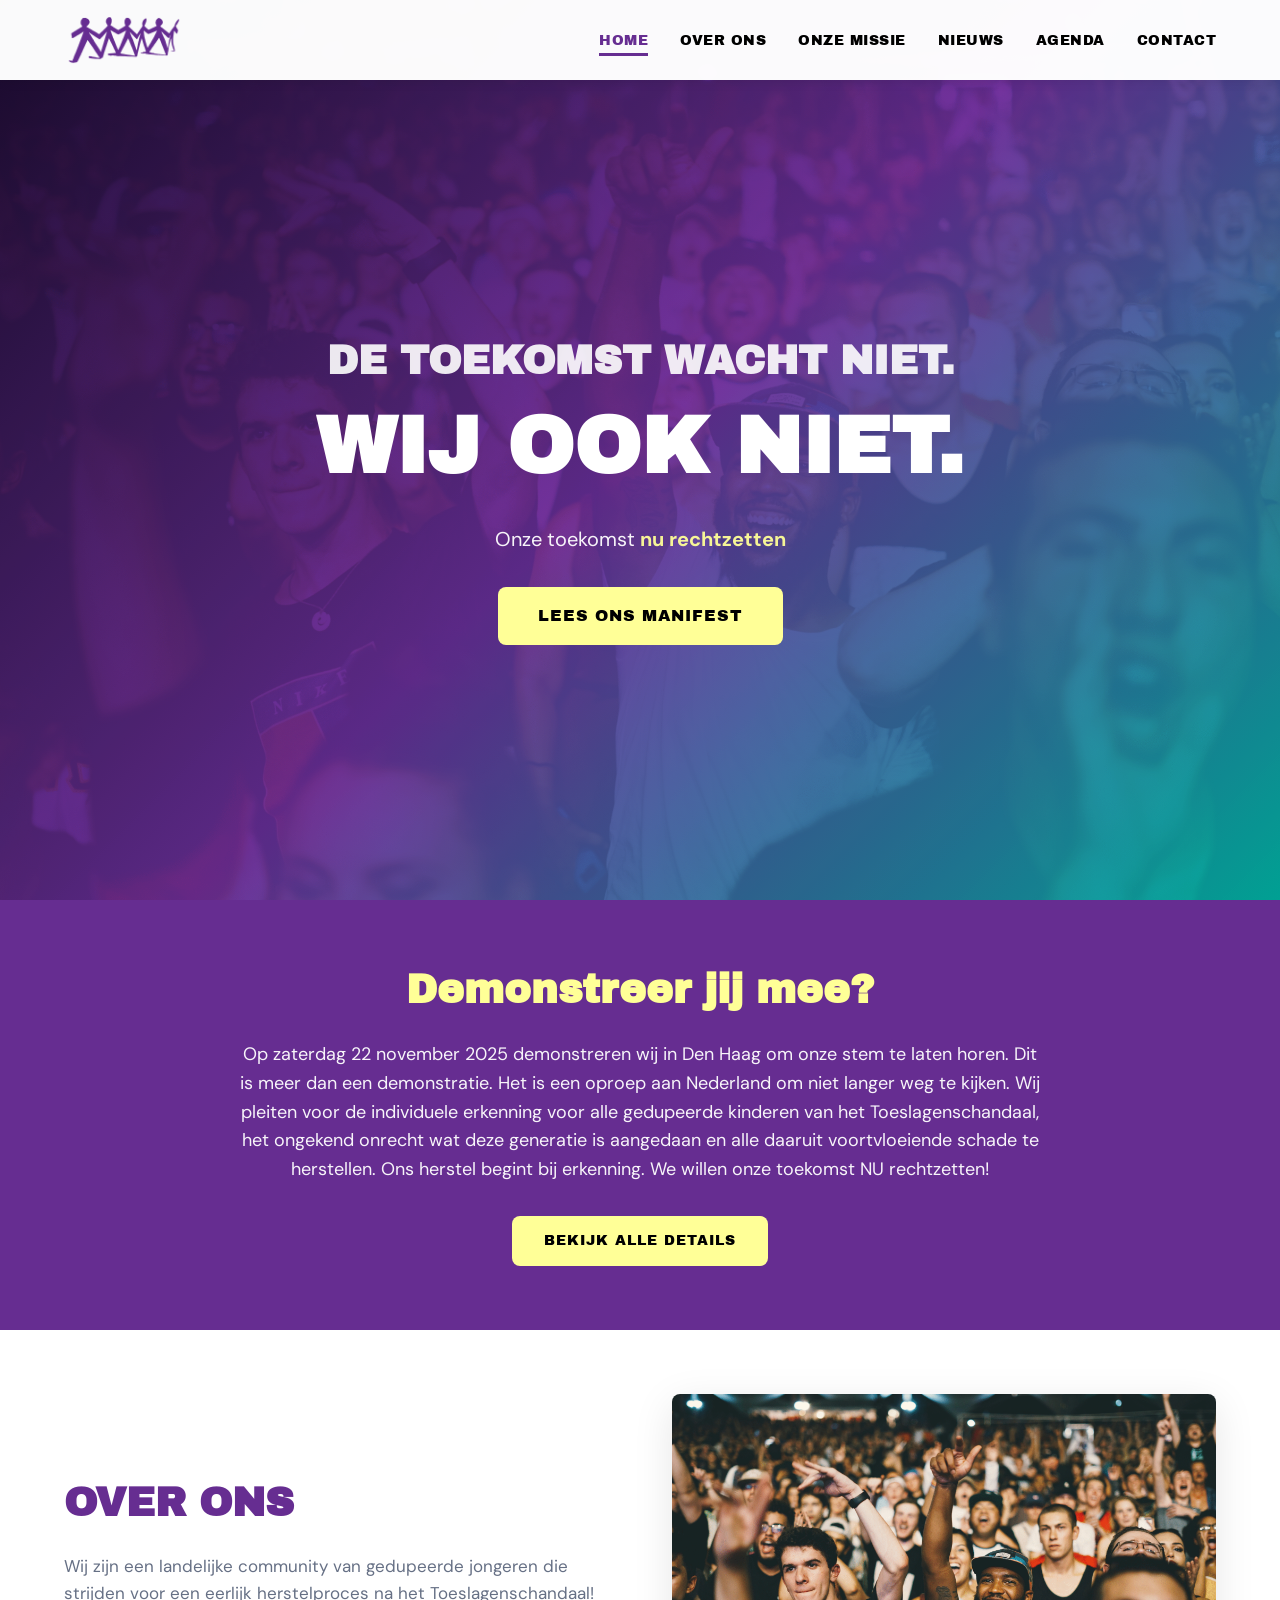
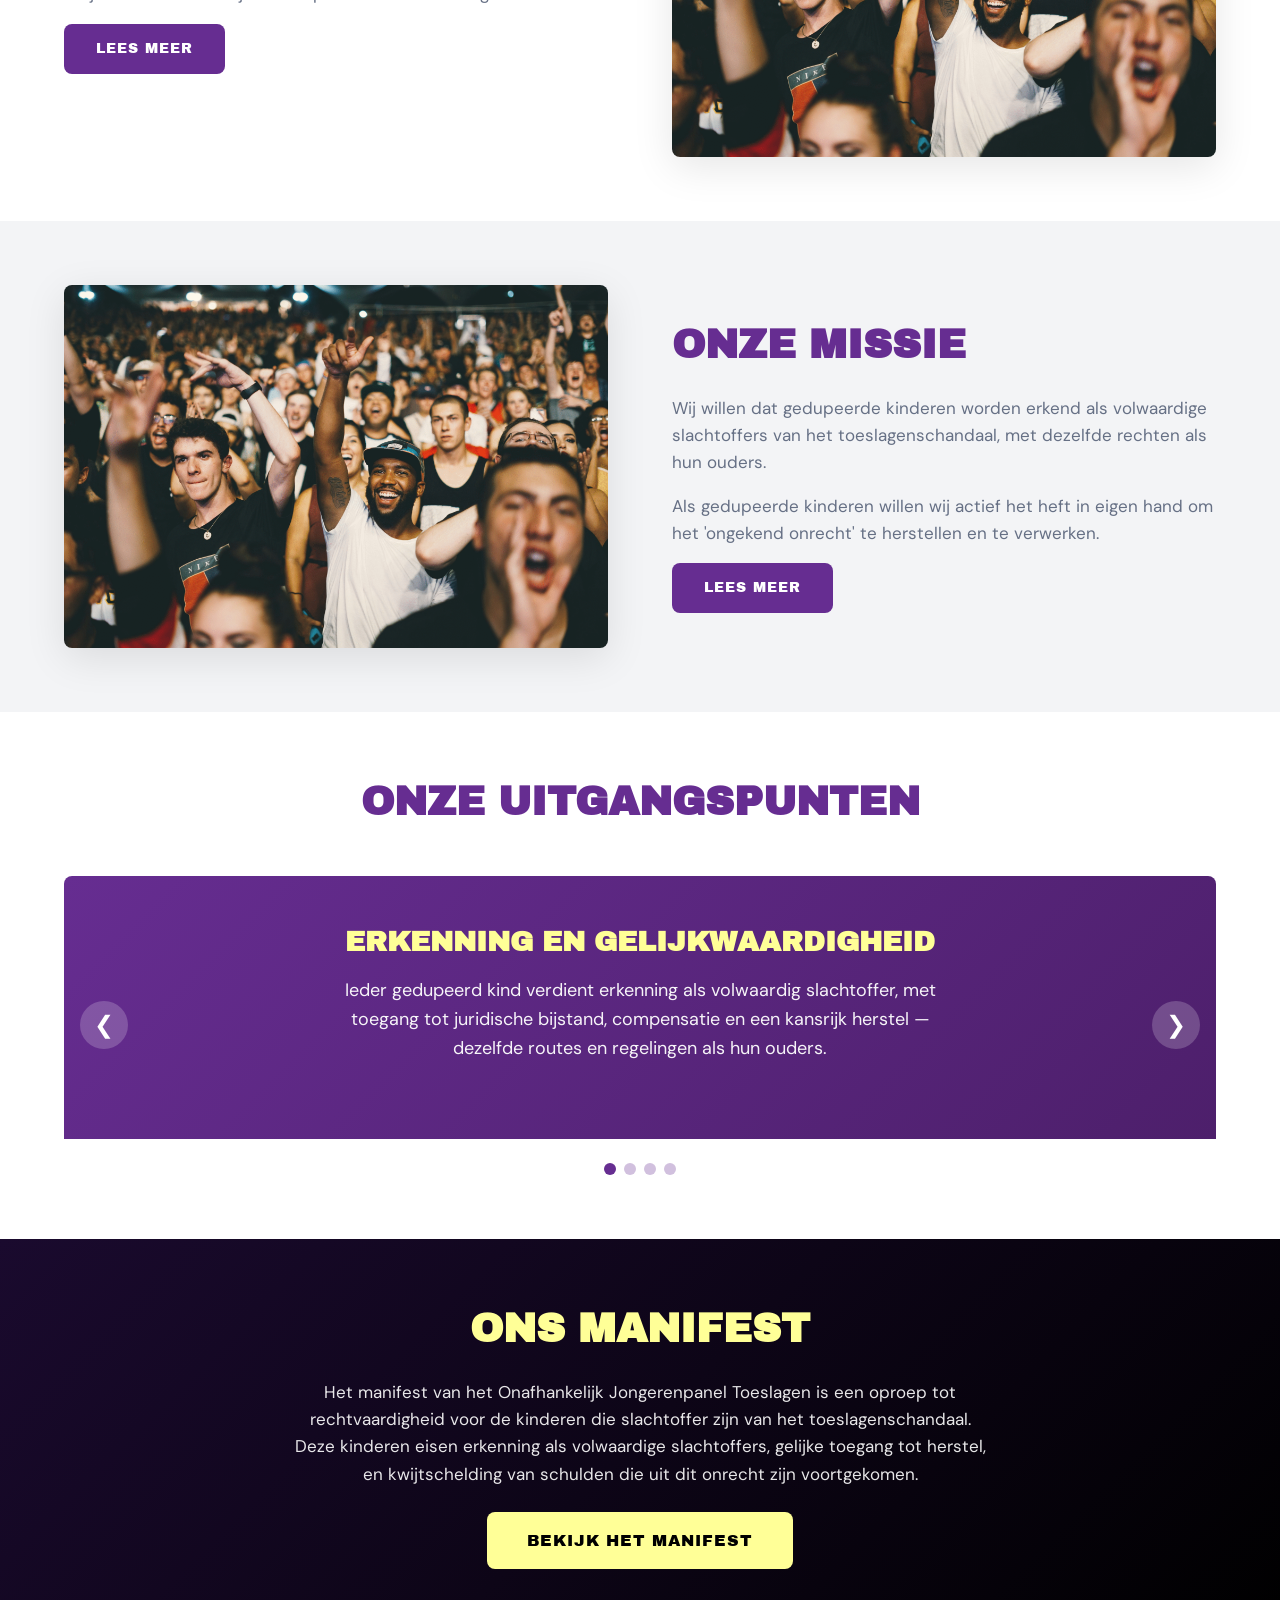
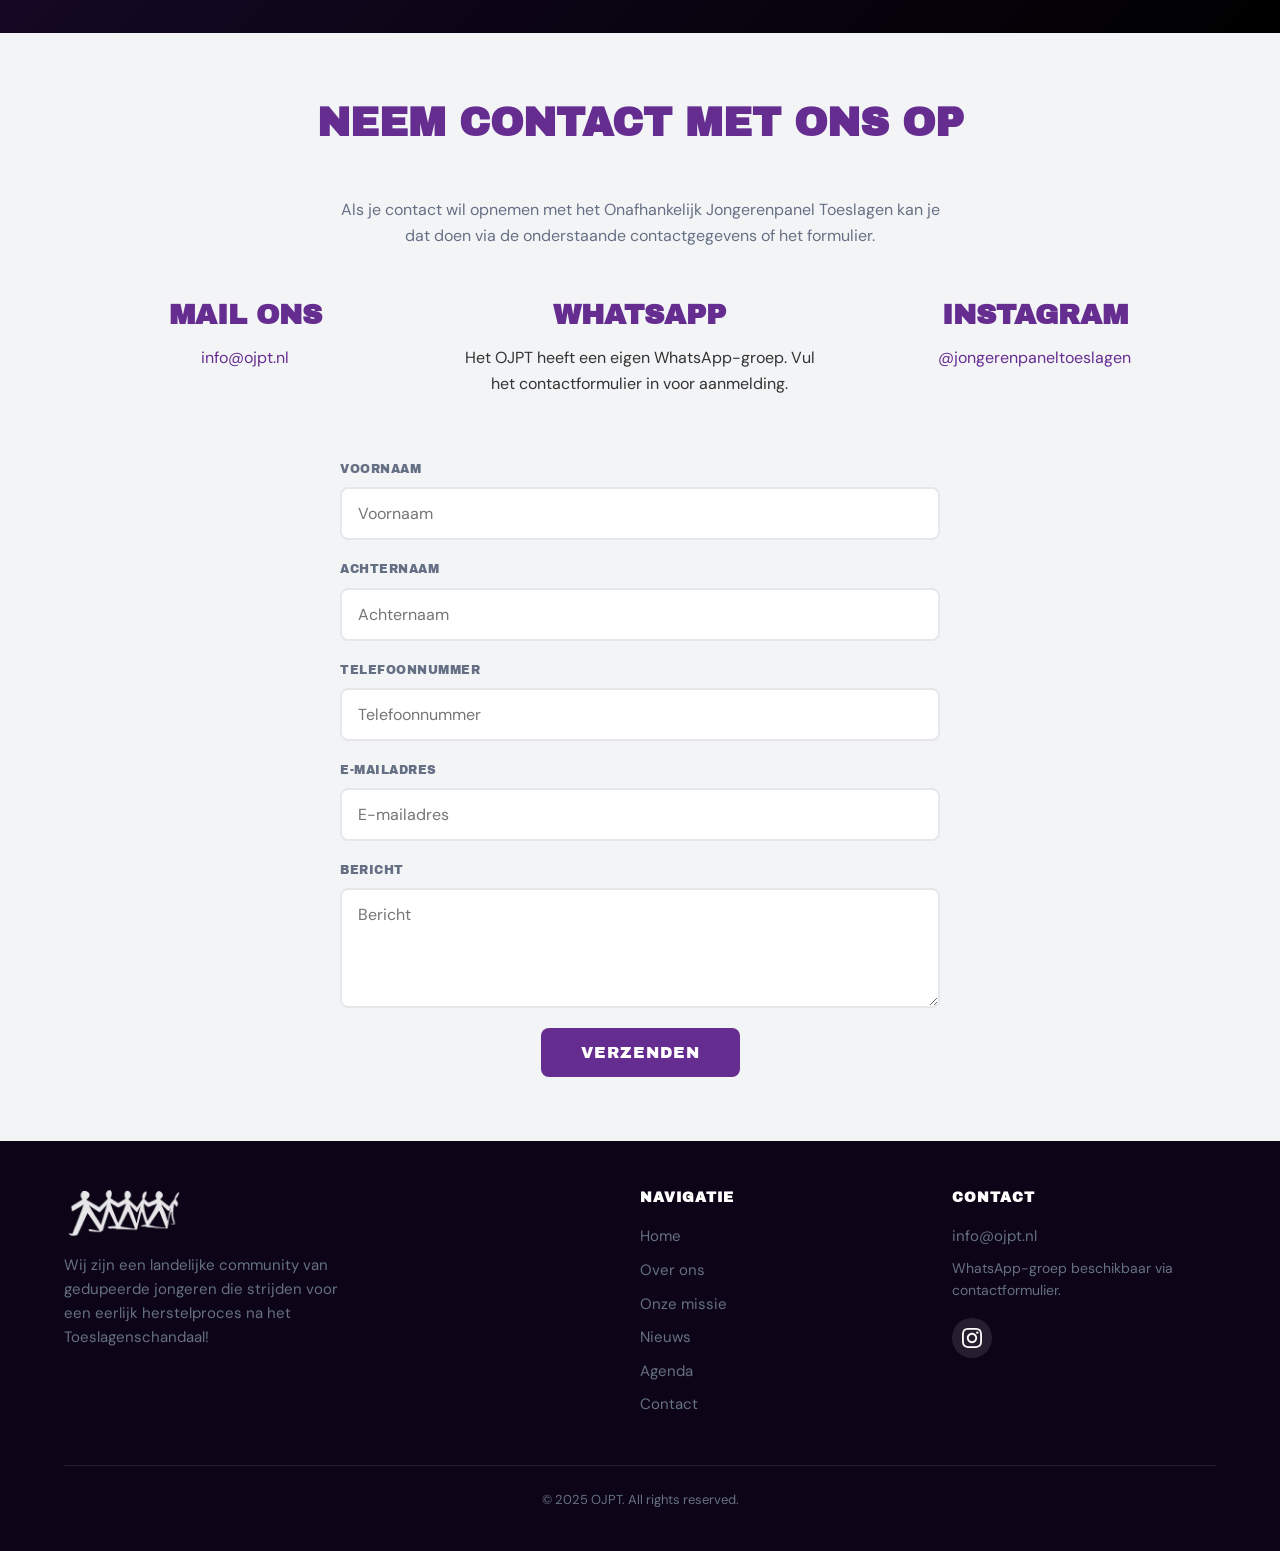
==== index.html @ ed32a199 "feat: OJPT.nl static website clone - 8 pages: home, over-ons, onze-missie, nieuws, agenda, contact, " ====
<!DOCTYPE html>
<html lang="nl">
<head>
  <meta charset="UTF-8">
  <meta name="viewport" content="width=device-width, initial-scale=1.0">
  <title>Onafhankelijk Jongerenpanel Toeslagen - Officiële website</title>
  <meta name="description" content="Het Onafhankelijk Jongerenpanel Toeslagen strijdt voor het rechtzetten van het leed van de jongeren die zijn getroffen door het toeslagenschandaal.">
  <meta property="og:title" content="Onafhankelijk Jongerenpanel Toeslagen - Officiële website">
  <meta property="og:description" content="Het Onafhankelijk Jongerenpanel Toeslagen strijdt voor het rechtzetten van het leed van de jongeren die zijn getroffen door het toeslagenschandaal.">
  <meta property="og:type" content="website">
  <meta property="og:url" content="https://ojpt.nl">
  <link rel="canonical" href="https://ojpt.nl/">
  <link rel="icon" type="image/svg+xml" href="assets/images/logo-beeldmerk.svg">
  <link rel="preconnect" href="https://fonts.googleapis.com">
  <link rel="preconnect" href="https://fonts.gstatic.com" crossorigin>
  <link href="https://fonts.googleapis.com/css2?family=Archivo+Black&family=DM+Sans:wght@400;500;600;700&family=Quattrocento+Sans:wght@400;700&display=swap" rel="stylesheet">
  <link rel="stylesheet" href="assets/css/style.css">
</head>
<body>

  <!-- ===== HEADER ===== -->
  <header class="site-header">
    <div class="container">
      <a href="index.html" class="site-logo">
        <img src="assets/images/logo-paars.png" alt="Onafhankelijk Jongerenpanel Toeslagen">
      </a>
      <nav class="main-nav">
        <ul>
          <li><a href="index.html">Home</a></li>
          <li><a href="over-ons.html">Over Ons</a></li>
          <li><a href="onze-missie.html">Onze Missie</a></li>
          <li><a href="nieuws.html">Nieuws</a></li>
          <li><a href="agenda.html">Agenda</a></li>
          <li><a href="contact.html">Contact</a></li>
        </ul>
      </nav>
      <button class="menu-toggle" aria-label="Menu openen">
        <span></span><span></span><span></span>
      </button>
    </div>
  </header>

  <!-- ===== HERO ===== -->
  <section class="hero">
    <div class="container">
      <h3>DE TOEKOMST WACHT NIET.</h3>
      <h2>WIJ OOK NIET.</h2>
      <p style="font-size: 1.25rem; max-width: 700px; margin: 1.5rem auto 0; opacity: 0.95;">
        Onze toekomst <span style="color: var(--color-secondary); font-weight: 700;">nu rechtzetten</span>
      </p>
      <a href="onze-missie.html" class="btn btn-secondary btn-large">Lees ons manifest</a>
    </div>
  </section>

  <!-- ===== DEMONSTRATIE BANNER ===== -->
  <section class="section section-purple">
    <div class="container text-center">
      <h2 style="color: var(--color-secondary); margin-bottom: 1.5rem;">Demonstreer jij mee?</h2>
      <p style="max-width: 800px; margin: 0 auto 2rem; font-size: 1.125rem; opacity: 0.95;">
        Op zaterdag 22 november 2025 demonstreren wij in Den Haag om onze stem te laten horen. Dit is meer dan een demonstratie. Het is een oproep aan Nederland om niet langer weg te kijken. Wij pleiten voor de individuele erkenning voor alle gedupeerde kinderen van het Toeslagenschandaal, het ongekend onrecht wat deze generatie is aangedaan en alle daaruit voortvloeiende schade te herstellen. Ons herstel begint bij erkenning. We willen onze toekomst NU rechtzetten!
      </p>
      <a href="demonstratie.html" class="btn btn-secondary">Bekijk alle details</a>
    </div>
  </section>

  <!-- ===== OVER ONS & MISSIE (split) ===== -->
  <section class="section">
    <div class="container">
      <div class="split-section">
        <div class="content">
          <h2>OVER ONS</h2>
          <p>Wij zijn een landelijke community van gedupeerde jongeren die strijden voor een eerlijk herstelproces na het Toeslagenschandaal!</p>
          <a href="over-ons.html" class="btn btn-primary">Lees meer</a>
        </div>
        <div class="image">
          <img src="assets/images/hero-bg.png" alt="Onafhankelijk Jongerenpanel Toeslagen" loading="lazy">
        </div>
      </div>
    </div>
  </section>

  <section class="section section-gray">
    <div class="container">
      <div class="split-section">
        <div class="image">
          <img src="assets/images/hero-bg.png" alt="Onze missie" loading="lazy">
        </div>
        <div class="content">
          <h2>ONZE MISSIE</h2>
          <p>Wij willen dat gedupeerde kinderen worden erkend als volwaardige slachtoffers van het toeslagenschandaal, met dezelfde rechten als hun ouders.</p>
          <p>Als gedupeerde kinderen willen wij actief het heft in eigen hand om het 'ongekend onrecht' te herstellen en te verwerken.</p>
          <a href="onze-missie.html" class="btn btn-primary">Lees meer</a>
        </div>
      </div>
    </div>
  </section>

  <!-- ===== UITGANGSPUNTEN CAROUSEL ===== -->
  <section class="section">
    <div class="container">
      <h2 class="text-center mb-3" style="color: var(--color-primary);">ONZE UITGANGSPUNTEN</h2>
      <div class="carousel">
        <button class="carousel-btn prev" aria-label="Vorige slide">&#10094;</button>
        <button class="carousel-btn next" aria-label="Volgende slide">&#10095;</button>
        <div class="carousel-track">
          <div class="carousel-slide">
            <h3>ERKENNING EN GELIJKWAARDIGHEID</h3>
            <p>Ieder gedupeerd kind verdient erkenning als volwaardig slachtoffer, met toegang tot juridische bijstand, compensatie en een kansrijk herstel — dezelfde routes en regelingen als hun ouders.</p>
          </div>
          <div class="carousel-slide">
            <h3>INSPRAAK EN PARTICIPATIE</h3>
            <p>Jongeren actief betrekken bij alle besluiten die hun toekomst raken. Te vaak wordt er over ons gepraat in plaats van met ons. Wij eisen inspraak en gelijkwaardigheid in het herstelproces.</p>
          </div>
          <div class="carousel-slide">
            <h3>SCHULDEN EN FINANCIEEL HERSTEL</h3>
            <p>Kwijtschelding van alle schulden veroorzaakt door het toeslagenschandaal, inclusief DUO-schulden. Toegankelijke schuldhulpverlening en passende ondersteuning voor een veilige financiële toekomst.</p>
          </div>
          <div class="carousel-slide">
            <h3>WERK, OPLEIDING EN TOEKOMST</h3>
            <p>Flexibiliteit om studies op te pakken of opnieuw te starten. Ondersteuning bij persoonlijke ambities en een duurzaam toekomstperspectief binnen de arbeidsmarkt. Geen kind mag achterblijven.</p>
          </div>
        </div>
        <div class="carousel-dots"></div>
      </div>
    </div>
  </section>

  <!-- ===== MANIFEST ===== -->
  <section class="section manifest-section">
    <div class="container">
      <h2>ONS MANIFEST</h2>
      <p>Het manifest van het Onafhankelijk Jongerenpanel Toeslagen is een oproep tot rechtvaardigheid voor de kinderen die slachtoffer zijn van het toeslagenschandaal. Deze kinderen eisen erkenning als volwaardige slachtoffers, gelijke toegang tot herstel, en kwijtschelding van schulden die uit dit onrecht zijn voortgekomen.</p>
      <a href="https://drive.google.com/file/d/1d1HCv_fRss8gJZ1cqBP_9h2YK5jcLhHf/view" target="_blank" rel="noopener" class="btn btn-secondary btn-large">Bekijk het manifest</a>
    </div>
  </section>

  <!-- ===== CONTACT ===== -->
  <section class="section section-gray" id="contact">
    <div class="container">
      <h2 class="text-center mb-3" style="color: var(--color-primary);">NEEM CONTACT MET ONS OP</h2>
      <p class="text-center mb-3" style="color: var(--color-gray); max-width: 600px; margin: 0 auto 3rem;">
        Als je contact wil opnemen met het Onafhankelijk Jongerenpanel Toeslagen kan je dat doen via de onderstaande contactgegevens of het formulier.
      </p>
      <div class="contact-info-grid">
        <div class="contact-info-item">
          <h3>MAIL ONS</h3>
          <p><a href="mailto:info@ojpt.nl">info@ojpt.nl</a></p>
        </div>
        <div class="contact-info-item">
          <h3>WHATSAPP</h3>
          <p>Het OJPT heeft een eigen WhatsApp-groep. Vul het contactformulier in voor aanmelding.</p>
        </div>
        <div class="contact-info-item">
          <h3>INSTAGRAM</h3>
          <p><a href="https://www.instagram.com/jongerenpaneltoeslagen" target="_blank" rel="noopener">@jongerenpaneltoeslagen</a></p>
        </div>
      </div>
      <form class="contact-form">
        <div class="form-group">
          <label for="firstname">Voornaam</label>
          <input type="text" id="firstname" name="firstname" placeholder="Voornaam" required>
        </div>
        <div class="form-group">
          <label for="lastname">Achternaam</label>
          <input type="text" id="lastname" name="lastname" placeholder="Achternaam" required>
        </div>
        <div class="form-group">
          <label for="phone">Telefoonnummer</label>
          <input type="tel" id="phone" name="phone" placeholder="Telefoonnummer" required>
        </div>
        <div class="form-group">
          <label for="email">E-mailadres</label>
          <input type="email" id="email" name="email" placeholder="E-mailadres" required>
        </div>
        <div class="form-group">
          <label for="message">Bericht</label>
          <textarea id="message" name="message" placeholder="Bericht" required></textarea>
        </div>
        <button type="submit" class="btn btn-primary btn-large">Verzenden</button>
      </form>
    </div>
  </section>

  <!-- ===== FOOTER ===== -->
  <footer class="site-footer">
    <div class="container">
      <div class="footer-grid">
        <div class="footer-brand">
          <img src="assets/images/logo-paars.png" alt="OJPT Logo" style="filter: brightness(0) invert(1);">
          <p>Wij zijn een landelijke community van gedupeerde jongeren die strijden voor een eerlijk herstelproces na het Toeslagenschandaal!</p>
        </div>
        <div class="footer-nav">
          <h4>Navigatie</h4>
          <ul>
            <li><a href="index.html">Home</a></li>
            <li><a href="over-ons.html">Over ons</a></li>
            <li><a href="onze-missie.html">Onze missie</a></li>
            <li><a href="nieuws.html">Nieuws</a></li>
            <li><a href="agenda.html">Agenda</a></li>
            <li><a href="contact.html">Contact</a></li>
          </ul>
        </div>
        <div class="footer-contact">
          <h4>Contact</h4>
          <ul>
            <li><a href="mailto:info@ojpt.nl">info@ojpt.nl</a></li>
          </ul>
          <p style="color: var(--color-gray); font-size: 0.875rem; margin-top: 0.5rem;">WhatsApp-groep beschikbaar via contactformulier.</p>
          <div class="footer-social">
            <a href="https://www.instagram.com/jongerenpaneltoeslagen" target="_blank" rel="noopener" aria-label="Instagram">
              <svg width="20" height="20" viewBox="0 0 24 24" fill="currentColor"><path d="M12 2.163c3.204 0 3.584.012 4.85.07 3.252.148 4.771 1.691 4.919 4.919.058 1.265.069 1.645.069 4.849 0 3.205-.012 3.584-.069 4.849-.149 3.225-1.664 4.771-4.919 4.919-1.266.058-1.644.07-4.85.07-3.204 0-3.584-.012-4.849-.07-3.26-.149-4.771-1.699-4.919-4.92-.058-1.265-.07-1.644-.07-4.849 0-3.204.013-3.583.07-4.849.149-3.227 1.664-4.771 4.919-4.919 1.266-.057 1.645-.069 4.849-.069zm0-2.163c-3.259 0-3.667.014-4.947.072-4.358.2-6.78 2.618-6.98 6.98-.059 1.281-.073 1.689-.073 4.948 0 3.259.014 3.668.072 4.948.2 4.358 2.618 6.78 6.98 6.98 1.281.058 1.689.072 4.948.072 3.259 0 3.668-.014 4.948-.072 4.354-.2 6.782-2.618 6.979-6.98.059-1.28.073-1.689.073-4.948 0-3.259-.014-3.667-.072-4.947-.196-4.354-2.617-6.78-6.979-6.98-1.281-.059-1.69-.073-4.949-.073zm0 5.838c-3.403 0-6.162 2.759-6.162 6.162s2.759 6.163 6.162 6.163 6.162-2.759 6.162-6.163c0-3.403-2.759-6.162-6.162-6.162zm0 10.162c-2.209 0-4-1.79-4-4 0-2.209 1.791-4 4-4s4 1.791 4 4c0 2.21-1.791 4-4 4zm6.406-11.845c-.796 0-1.441.645-1.441 1.44s.645 1.44 1.441 1.44c.795 0 1.439-.645 1.439-1.44s-.644-1.44-1.439-1.44z"/></svg>
            </a>
          </div>
        </div>
      </div>
      <div class="footer-bottom">
        <p>&copy; 2025 OJPT. All rights reserved.</p>
      </div>
    </div>
  </footer>

  <script src="assets/js/main.js"></script>
</body>
</html>
---- assets/css/style.css ----
/* OJPT.nl — Static rebuild
   Based on original WordPress/Elementor design by Callior
   Colors: primary #662D91 (paars), secondary #FFFF97 (geel), accent #00A99D (teal)
   Fonts: Archivo Black (headings), DM Sans (body), Quattrocento Sans (accent)
*/

/* ===== RESET & BASE ===== */
*, *::before, *::after { box-sizing: border-box; margin: 0; padding: 0; }

:root {
  --color-primary: #662D91;
  --color-primary-dark: #4d1f6b;
  --color-secondary: #FFFF97;
  --color-accent: #00A99D;
  --color-accent-dark: #008a80;
  --color-text: #333333;
  --color-text-light: #E6E6E6;
  --color-gray: #667085;
  --color-gray-light: #f3f4f6;
  --color-white: #ffffff;
  --color-black: #000000;
  --color-orange: #DC6909;

  --font-heading: "Archivo Black", sans-serif;
  --font-body: "DM Sans", sans-serif;
  --font-accent: "Quattrocento Sans", sans-serif;

  --container-max: 1200px;
  --header-height: 80px;
  --radius: 8px;
  --transition: 0.3s ease;
}

html { scroll-behavior: smooth; font-size: 16px; }

body {
  font-family: var(--font-body);
  color: var(--color-text);
  line-height: 1.6;
  background: var(--color-white);
  overflow-x: hidden;
}

a { text-decoration: none; color: var(--color-primary); transition: color var(--transition); }
a:hover { color: var(--color-primary-dark); }

img { max-width: 100%; height: auto; display: block; }

ul { list-style: none; }

/* ===== TYPOGRAPHY ===== */
h1, h2, h3, h4, h5, h6 {
  font-family: var(--font-heading);
  line-height: 1.3;
  color: var(--color-black);
}

h1 { font-size: clamp(2rem, 5vw, 3.5rem); }
h2 { font-size: clamp(1.75rem, 4vw, 2.5rem); }
h3 { font-size: clamp(1.25rem, 3vw, 1.75rem); }
h4 { font-size: 1.125rem; }

p { margin-bottom: 1rem; }

/* ===== LAYOUT ===== */
.container {
  max-width: var(--container-max);
  margin: 0 auto;
  padding: 0 1.5rem;
}

.section { padding: 4rem 0; }
.section-dark { background: var(--color-black); color: var(--color-white); }
.section-purple { background: var(--color-primary); color: var(--color-white); }
.section-gray { background: var(--color-gray-light); }

.text-center { text-align: center; }

/* ===== HEADER ===== */
.site-header {
  position: fixed;
  top: 0;
  left: 0;
  right: 0;
  height: var(--header-height);
  background: rgba(255,255,255,0.98);
  box-shadow: 0 2px 10px rgba(0,0,0,0.08);
  z-index: 1000;
  display: flex;
  align-items: center;
}

.site-header .container {
  display: flex;
  align-items: center;
  justify-content: space-between;
  width: 100%;
}

.site-logo img { height: 48px; width: auto; }

.main-nav ul {
  display: flex;
  gap: 2rem;
}

.main-nav a {
  font-family: var(--font-heading);
  font-size: 0.875rem;
  letter-spacing: 0.5px;
  color: var(--color-black);
  text-transform: uppercase;
  padding: 0.5rem 0;
  position: relative;
}

.main-nav a::after {
  content: '';
  position: absolute;
  bottom: 0;
  left: 0;
  width: 0;
  height: 3px;
  background: var(--color-primary);
  transition: width var(--transition);
}

.main-nav a:hover::after,
.main-nav a.active::after { width: 100%; }

.main-nav a:hover,
.main-nav a.active { color: var(--color-primary); }

/* Mobile menu toggle */
.menu-toggle {
  display: none;
  background: none;
  border: none;
  cursor: pointer;
  flex-direction: column;
  gap: 5px;
  padding: 0.5rem;
  z-index: 1001;
}

.menu-toggle span {
  display: block;
  width: 28px;
  height: 3px;
  background: var(--color-black);
  transition: var(--transition);
  border-radius: 2px;
}

.menu-toggle.open span:nth-child(1) { transform: translateY(8px) rotate(45deg); }
.menu-toggle.open span:nth-child(2) { opacity: 0; }
.menu-toggle.open span:nth-child(3) { transform: translateY(-8px) rotate(-45deg); }

/* ===== HERO ===== */
.hero {
  min-height: 100vh;
  display: flex;
  align-items: center;
  position: relative;
  background: linear-gradient(135deg, #1a0a2e 0%, #662D91 50%, #00A99D 100%);
  color: var(--color-white);
  text-align: center;
  padding-top: var(--header-height);
  overflow: hidden;
}

.hero::before {
  content: '';
  position: absolute;
  top: 0; left: 0; right: 0; bottom: 0;
  background-image: url('../images/hero-bg.png');
  background-size: cover;
  background-position: center;
  opacity: 0.15;
  mix-blend-mode: overlay;
}

.hero .container { position: relative; z-index: 1; }

.hero h2 {
  color: var(--color-white);
  font-size: clamp(2.5rem, 7vw, 5rem);
  margin-bottom: 1.5rem;
}

.hero h2 .highlight { color: var(--color-secondary); }

.hero h3 {
  color: var(--color-white);
  font-size: clamp(1.5rem, 4vw, 2.5rem);
  margin-bottom: 0.5rem;
  opacity: 0.9;
}

.hero .btn {
  margin-top: 2rem;
}

/* ===== BUTTONS ===== */
.btn {
  display: inline-block;
  padding: 0.875rem 2rem;
  font-family: var(--font-heading);
  font-size: 0.875rem;
  text-transform: uppercase;
  letter-spacing: 1px;
  border-radius: var(--radius);
  cursor: pointer;
  transition: all var(--transition);
  border: none;
  text-decoration: none;
}

.btn-primary {
  background: var(--color-primary);
  color: var(--color-white);
}

.btn-primary:hover {
  background: var(--color-primary-dark);
  color: var(--color-white);
  transform: translateY(-2px);
  box-shadow: 0 4px 15px rgba(102,45,145,0.4);
}

.btn-secondary {
  background: var(--color-secondary);
  color: var(--color-black);
}

.btn-secondary:hover {
  background: #FFFF60;
  color: var(--color-black);
  transform: translateY(-2px);
}

.btn-accent {
  background: var(--color-accent);
  color: var(--color-white);
}

.btn-accent:hover {
  background: var(--color-accent-dark);
  color: var(--color-white);
  transform: translateY(-2px);
}

.btn-outline {
  background: transparent;
  border: 2px solid var(--color-white);
  color: var(--color-white);
}

.btn-outline:hover {
  background: var(--color-white);
  color: var(--color-black);
}

.btn-large { padding: 1rem 2.5rem; font-size: 1rem; }

/* ===== SECTION: OVER ONS / MISSIE (split layout) ===== */
.split-section {
  display: grid;
  grid-template-columns: 1fr 1fr;
  gap: 4rem;
  align-items: center;
}

.split-section .content h2 {
  color: var(--color-primary);
  margin-bottom: 1.5rem;
}

.split-section .content p {
  font-size: 1.0625rem;
  color: var(--color-gray);
  margin-bottom: 1rem;
}

.split-section .image img {
  border-radius: var(--radius);
  box-shadow: 0 10px 40px rgba(0,0,0,0.1);
}

/* ===== CAROUSEL ===== */
.carousel {
  position: relative;
  overflow: hidden;
  border-radius: var(--radius);
}

.carousel-track {
  display: flex;
  transition: transform 0.5s ease;
}

.carousel-slide {
  min-width: 100%;
  padding: 3rem;
  text-align: center;
  background: linear-gradient(135deg, #662D91 0%, #4d1f6b 100%);
  color: var(--color-white);
}

.carousel-slide h3 {
  color: var(--color-secondary);
  margin-bottom: 1rem;
}

.carousel-slide p {
  font-size: 1.125rem;
  max-width: 600px;
  margin: 0 auto;
  opacity: 0.95;
}

.carousel-btn {
  position: absolute;
  top: 50%;
  transform: translateY(-50%);
  background: rgba(255,255,255,0.2);
  border: none;
  color: var(--color-white);
  width: 48px;
  height: 48px;
  border-radius: 50%;
  font-size: 1.5rem;
  cursor: pointer;
  display: flex;
  align-items: center;
  justify-content: center;
  transition: background var(--transition);
  z-index: 5;
}

.carousel-btn:hover { background: rgba(255,255,255,0.4); }

.carousel-btn.prev { left: 1rem; }
.carousel-btn.next { right: 1rem; }

.carousel-dots {
  display: flex;
  justify-content: center;
  gap: 0.5rem;
  margin-top: 1.5rem;
}

.carousel-dot {
  width: 12px;
  height: 12px;
  border-radius: 50%;
  border: none;
  background: rgba(102,45,145,0.3);
  cursor: pointer;
  transition: background var(--transition);
}

.carousel-dot.active { background: var(--color-primary); }

/* ===== MANIFEST SECTION ===== */
.manifest-section {
  background: linear-gradient(135deg, #1a0a2e 0%, #000000 100%);
  color: var(--color-white);
  text-align: center;
}

.manifest-section h2 { color: var(--color-secondary); }

.manifest-section p {
  max-width: 700px;
  margin: 1.5rem auto;
  font-size: 1.0625rem;
  opacity: 0.9;
}

/* ===== CONTACT FORM ===== */
.contact-form {
  display: grid;
  gap: 1.25rem;
  max-width: 600px;
  margin: 0 auto;
}

.form-group { display: flex; flex-direction: column; }

.form-group label {
  font-family: var(--font-heading);
  font-size: 0.75rem;
  text-transform: uppercase;
  letter-spacing: 0.5px;
  margin-bottom: 0.5rem;
  color: var(--color-gray);
}

.form-group input,
.form-group textarea {
  padding: 0.875rem 1rem;
  border: 2px solid #e5e7eb;
  border-radius: var(--radius);
  font-family: var(--font-body);
  font-size: 1rem;
  transition: border-color var(--transition);
}

.form-group input:focus,
.form-group textarea:focus {
  outline: none;
  border-color: var(--color-primary);
}

.form-group textarea { resize: vertical; min-height: 120px; }

.contact-form .btn { justify-self: center; }

/* ===== CONTACT INFO ===== */
.contact-info-grid {
  display: grid;
  grid-template-columns: repeat(auto-fit, minmax(250px, 1fr));
  gap: 2rem;
  margin-bottom: 3rem;
}

.contact-info-item {
  text-align: center;
}

.contact-info-item h3 {
  color: var(--color-primary);
  margin-bottom: 0.75rem;
}

/* ===== PANEL MEMBERS ===== */
.panel-grid {
  display: grid;
  grid-template-columns: repeat(auto-fit, minmax(320px, 1fr));
  gap: 2rem;
}

.panel-card {
  background: var(--color-white);
  border-radius: var(--radius);
  overflow: hidden;
  box-shadow: 0 4px 20px rgba(0,0,0,0.08);
  transition: transform var(--transition), box-shadow var(--transition);
}

.panel-card:hover {
  transform: translateY(-4px);
  box-shadow: 0 8px 30px rgba(0,0,0,0.12);
}

.panel-card-header {
  background: linear-gradient(135deg, var(--color-primary) 0%, var(--color-primary-dark) 100%);
  padding: 2rem;
  text-align: center;
  color: var(--color-white);
}

.panel-card-header h3 {
  color: var(--color-secondary);
  margin-bottom: 0.25rem;
}

.panel-card-header .role {
  font-family: var(--font-accent);
  font-size: 0.875rem;
  opacity: 0.85;
}

.panel-card-body { padding: 1.5rem; }

.panel-card-body p {
  color: var(--color-gray);
  font-size: 0.9375rem;
  margin-bottom: 0.75rem;
}

.panel-card-body p:last-child { margin-bottom: 0; }

/* ===== MISSIE PIJLERS ===== */
.pijlers-grid {
  display: grid;
  grid-template-columns: repeat(auto-fit, minmax(250px, 1fr));
  gap: 2rem;
}

.pijler-card {
  text-align: center;
  padding: 2.5rem 2rem;
  background: var(--color-white);
  border-radius: var(--radius);
  box-shadow: 0 2px 15px rgba(0,0,0,0.06);
  transition: transform var(--transition);
}

.pijler-card:hover { transform: translateY(-4px); }

.pijler-icon {
  width: 64px;
  height: 64px;
  margin: 0 auto 1.5rem;
  display: flex;
  align-items: center;
  justify-content: center;
  background: linear-gradient(135deg, var(--color-primary), var(--color-accent));
  border-radius: 50%;
  font-size: 1.75rem;
  color: var(--color-white);
}

.pijler-card h3 {
  color: var(--color-primary);
  font-size: 1.125rem;
  margin-bottom: 0.75rem;
}

.pijler-card p {
  color: var(--color-gray);
  font-size: 0.9375rem;
}

/* ===== NIEUWS / AGENDA CARDS ===== */
.card-grid {
  display: grid;
  grid-template-columns: repeat(auto-fit, minmax(300px, 1fr));
  gap: 2rem;
}

.news-card, .event-card {
  background: var(--color-white);
  border-radius: var(--radius);
  overflow: hidden;
  box-shadow: 0 4px 20px rgba(0,0,0,0.08);
  transition: transform var(--transition);
}

.news-card:hover, .event-card:hover { transform: translateY(-4px); }

.news-card img, .event-card img { width: 100%; height: 200px; object-fit: cover; }

.news-card-body, .event-card-body { padding: 1.5rem; }

.news-card .date, .event-card .date {
  font-size: 0.8125rem;
  color: var(--color-primary);
  font-family: var(--font-heading);
  text-transform: uppercase;
  margin-bottom: 0.5rem;
}

.news-card h3, .event-card h3 {
  font-size: 1.25rem;
  margin-bottom: 0.75rem;
}

.news-card p, .event-card p {
  color: var(--color-gray);
  font-size: 0.9375rem;
  margin-bottom: 1rem;
}

/* ===== FAQ ===== */
.faq-list { max-width: 800px; margin: 0 auto; }

.faq-item {
  border-bottom: 1px solid #e5e7eb;
  padding: 1.5rem 0;
  cursor: pointer;
}

.faq-question {
  display: flex;
  justify-content: space-between;
  align-items: center;
  font-family: var(--font-heading);
  font-size: 1.0625rem;
  color: var(--color-black);
}

.faq-question .icon {
  font-size: 1.5rem;
  color: var(--color-primary);
  transition: transform var(--transition);
}

.faq-item.open .faq-question .icon { transform: rotate(45deg); }

.faq-answer {
  max-height: 0;
  overflow: hidden;
  transition: max-height 0.4s ease;
  color: var(--color-gray);
  font-size: 0.9375rem;
}

.faq-item.open .faq-answer { max-height: 200px; padding-top: 1rem; }

/* ===== DEMONSTRATIE PAGE ===== */
.demo-hero {
  background: linear-gradient(135deg, var(--color-primary) 0%, var(--color-accent) 100%);
  color: var(--color-white);
  text-align: center;
  padding: calc(var(--header-height) + 4rem) 0 4rem;
}

.demo-hero h1 { color: var(--color-white); margin-bottom: 1rem; }
.demo-hero .date-badge {
  display: inline-block;
  background: var(--color-secondary);
  color: var(--color-black);
  font-family: var(--font-heading);
  padding: 0.5rem 1.5rem;
  border-radius: 50px;
  font-size: 0.9375rem;
  margin-bottom: 1.5rem;
}

.demo-details {
  display: grid;
  grid-template-columns: repeat(auto-fit, minmax(200px, 1fr));
  gap: 1.5rem;
  margin: 2rem 0;
}

.demo-detail-item {
  text-align: center;
  padding: 1.5rem;
  background: var(--color-gray-light);
  border-radius: var(--radius);
}

.demo-detail-item .label {
  font-family: var(--font-heading);
  font-size: 0.75rem;
  text-transform: uppercase;
  color: var(--color-gray);
  margin-bottom: 0.5rem;
}

.demo-detail-item .value {
  font-size: 1.125rem;
  color: var(--color-primary);
  font-weight: 600;
}

.demo-themes {
  max-width: 800px;
  margin: 0 auto;
}

.demo-theme {
  margin-bottom: 2rem;
}

.demo-theme h3 {
  color: var(--color-primary);
  margin-bottom: 0.5rem;
}

.demo-theme p { color: var(--color-gray); }

/* ===== DONEREN ===== */
.donate-hero {
  background: linear-gradient(135deg, var(--color-primary), var(--color-primary-dark));
  color: var(--color-white);
  text-align: center;
  padding: calc(var(--header-height) + 4rem) 0 4rem;
}

.donate-options {
  display: grid;
  grid-template-columns: repeat(auto-fit, minmax(250px, 1fr));
  gap: 2rem;
  max-width: 900px;
  margin: 0 auto;
}

.donate-card {
  text-align: center;
  padding: 2.5rem 2rem;
  background: var(--color-white);
  border-radius: var(--radius);
  box-shadow: 0 4px 20px rgba(0,0,0,0.08);
  border: 2px solid transparent;
  transition: border-color var(--transition), transform var(--transition);
}

.donate-card:hover { border-color: var(--color-primary); transform: translateY(-4px); }

.donate-card .amount {
  font-family: var(--font-heading);
  font-size: 2.5rem;
  color: var(--color-primary);
  margin-bottom: 1rem;
}

.donate-card p { color: var(--color-gray); margin-bottom: 1.5rem; }

/* ===== FOOTER ===== */
.site-footer {
  background: #0d0517;
  color: var(--color-text-light);
  padding: 3rem 0 1.5rem;
}

.footer-grid {
  display: grid;
  grid-template-columns: 2fr 1fr 1fr;
  gap: 3rem;
  margin-bottom: 2.5rem;
}

.footer-brand p {
  color: var(--color-gray);
  font-size: 0.9375rem;
  margin-top: 1rem;
  max-width: 300px;
}

.footer-brand img { height: 48px; margin-bottom: 1rem; opacity: 0.9; }

.footer-nav h4, .footer-contact h4 {
  color: var(--color-white);
  font-size: 0.875rem;
  text-transform: uppercase;
  margin-bottom: 1rem;
  letter-spacing: 1px;
}

.footer-nav ul li, .footer-contact ul li { margin-bottom: 0.5rem; }

.footer-nav a, .footer-contact a {
  color: var(--color-gray);
  font-size: 0.9375rem;
}

.footer-nav a:hover, .footer-contact a:hover { color: var(--color-secondary); }

.footer-social {
  display: flex;
  gap: 1rem;
  margin-top: 1rem;
}

.footer-social a {
  width: 40px;
  height: 40px;
  border-radius: 50%;
  background: rgba(255,255,255,0.1);
  display: flex;
  align-items: center;
  justify-content: center;
  color: var(--color-white);
  transition: background var(--transition);
}

.footer-social a:hover { background: var(--color-primary); }

.footer-bottom {
  border-top: 1px solid rgba(255,255,255,0.1);
  padding-top: 1.5rem;
  text-align: center;
  font-size: 0.8125rem;
  color: var(--color-gray);
}

.footer-bottom a { color: var(--color-gray); }
.footer-bottom a:hover { color: var(--color-secondary); }

/* ===== PAGE HEADER (subpages) ===== */
.page-header {
  background: linear-gradient(135deg, #1a0a2e 0%, var(--color-primary) 100%);
  color: var(--color-white);
  text-align: center;
  padding: calc(var(--header-height) + 3rem) 0 3rem;
}

.page-header h1 { color: var(--color-white); margin-bottom: 0.5rem; }
.page-header p { font-size: 1.125rem; opacity: 0.9; max-width: 600px; margin: 0 auto; }

/* ===== UTILITY ===== */
.mb-0 { margin-bottom: 0; }
.mt-2 { margin-top: 2rem; }
.mb-2 { margin-bottom: 2rem; }
.mb-3 { margin-bottom: 3rem; }

/* ===== RESPONSIVE ===== */
@media (max-width: 900px) {
  .split-section { grid-template-columns: 1fr; gap: 2rem; }
  .footer-grid { grid-template-columns: 1fr; gap: 2rem; }
}

@media (max-width: 768px) {
  .menu-toggle { display: flex; }

  .main-nav {
    position: fixed;
    top: 0;
    right: -100%;
    width: 280px;
    height: 100vh;
    background: var(--color-white);
    box-shadow: -5px 0 20px rgba(0,0,0,0.1);
    padding: calc(var(--header-height) + 1rem) 1.5rem 2rem;
    transition: right 0.4s ease;
    overflow-y: auto;
    z-index: 999;
  }

  .main-nav.open { right: 0; }

  .main-nav ul {
    flex-direction: column;
    gap: 1.5rem;
  }

  .main-nav a { font-size: 1rem; }

  .hero { min-height: 80vh; }
  .section { padding: 3rem 0; }
  .carousel-slide { padding: 2rem 1.5rem; }
  .carousel-btn { width: 36px; height: 36px; font-size: 1.2rem; }
}

@media (max-width: 480px) {
  .container { padding: 0 1rem; }
  .hero h2 { font-size: 2rem; }
  .hero h3 { font-size: 1.25rem; }
  .btn { padding: 0.75rem 1.5rem; font-size: 0.8125rem; }
  .panel-grid { grid-template-columns: 1fr; }
  .pijlers-grid { grid-template-columns: 1fr; }
}
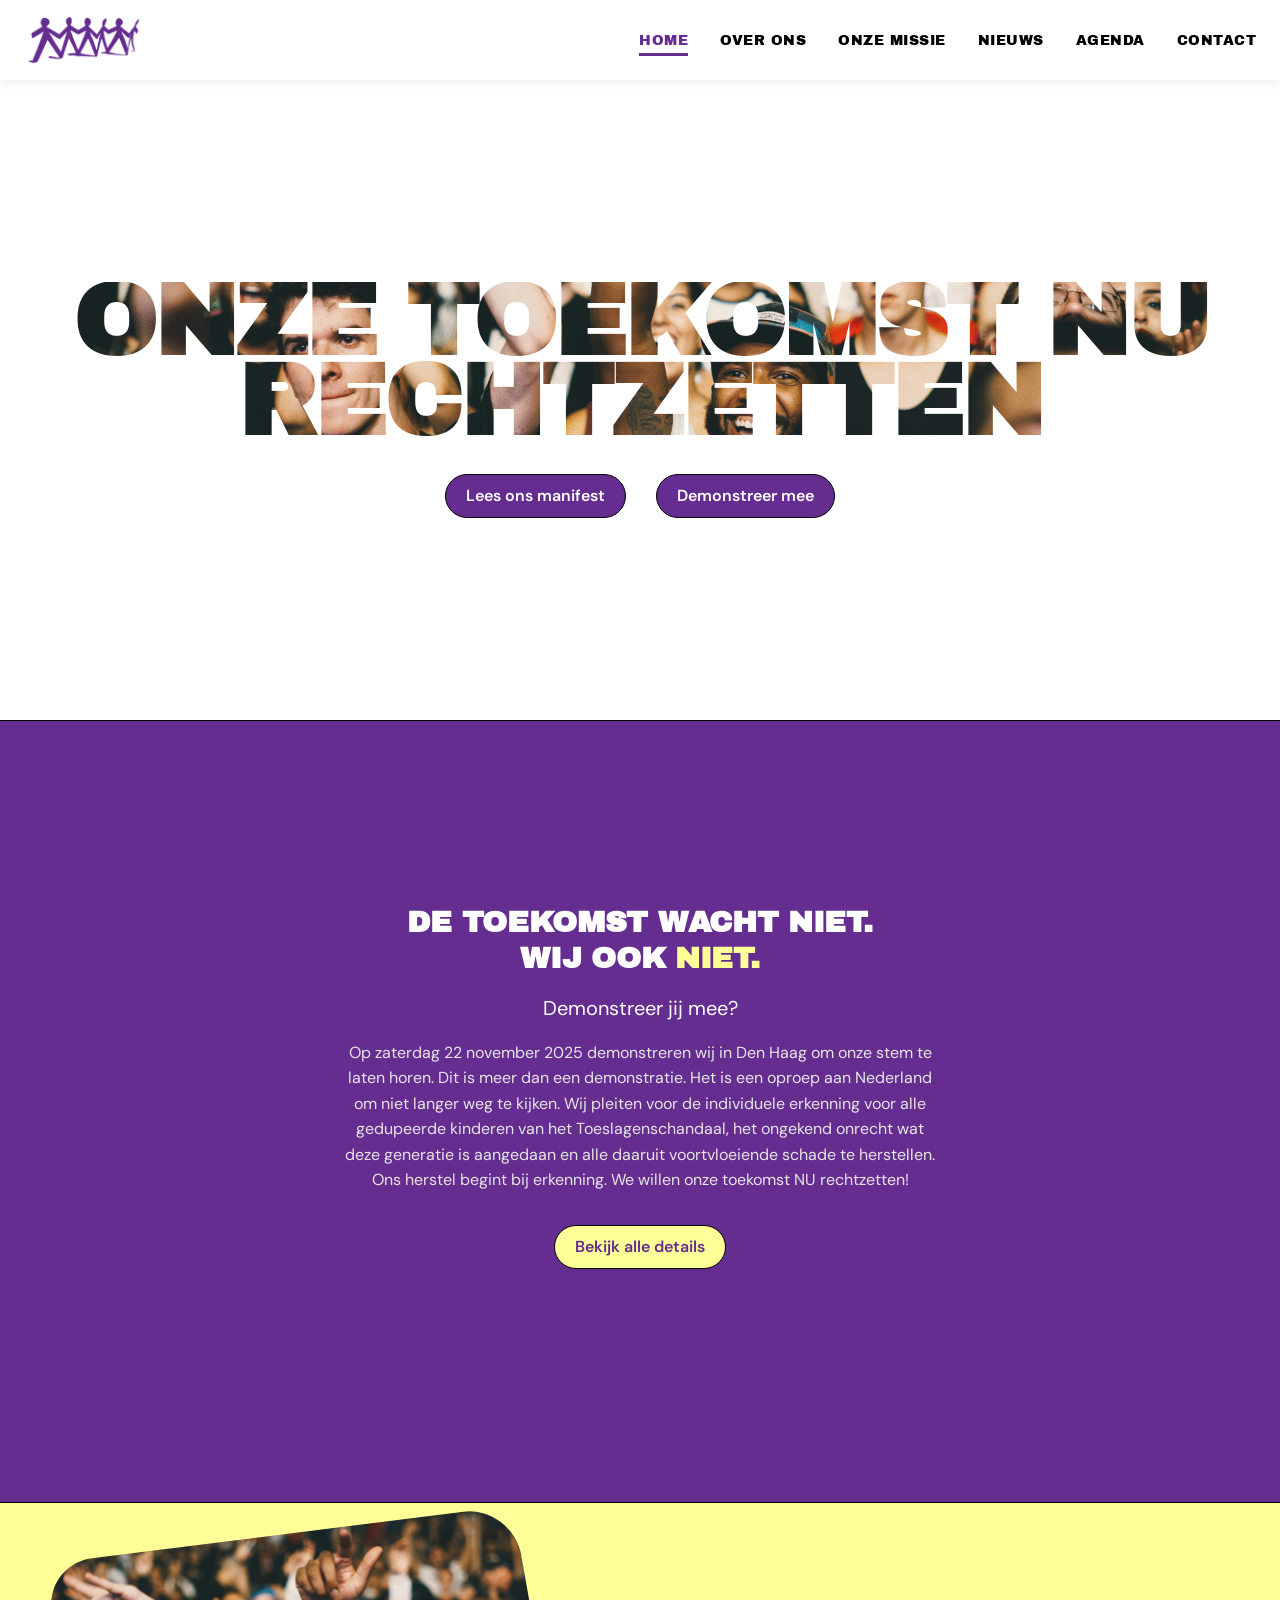
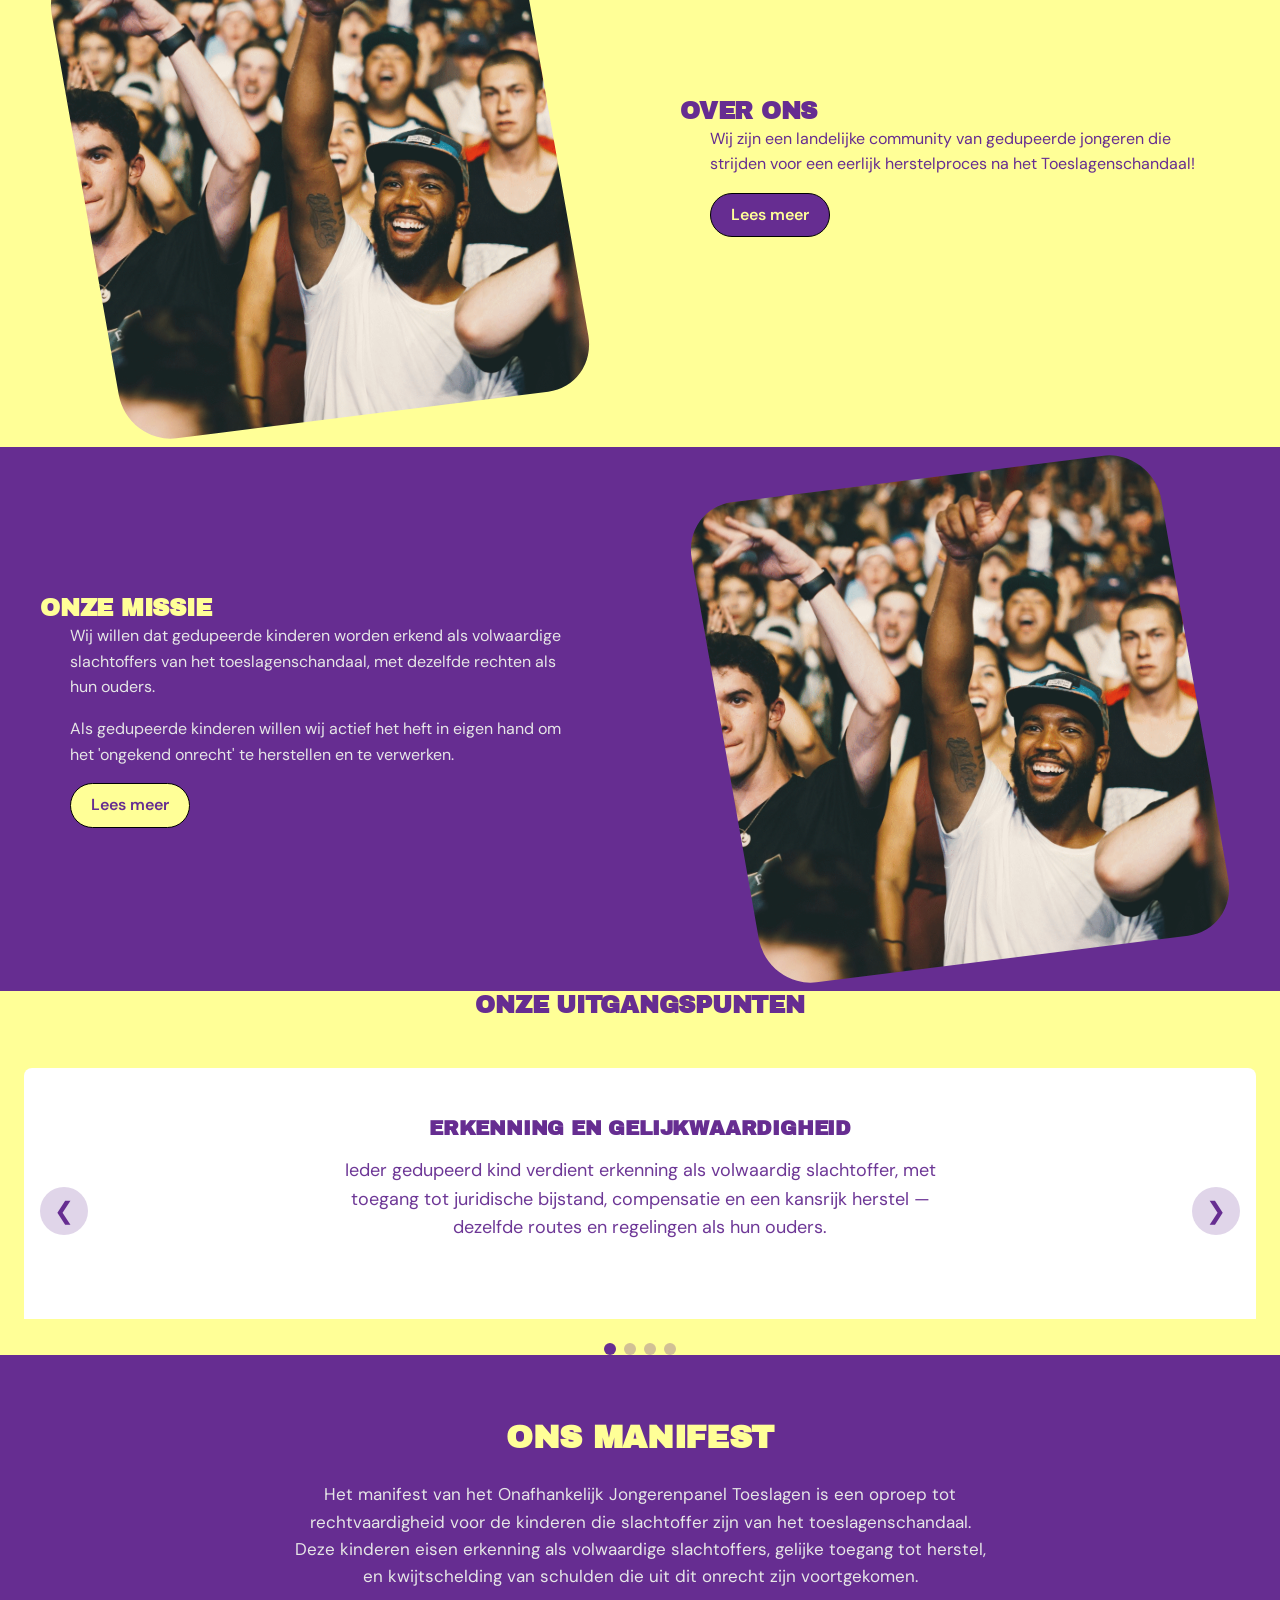
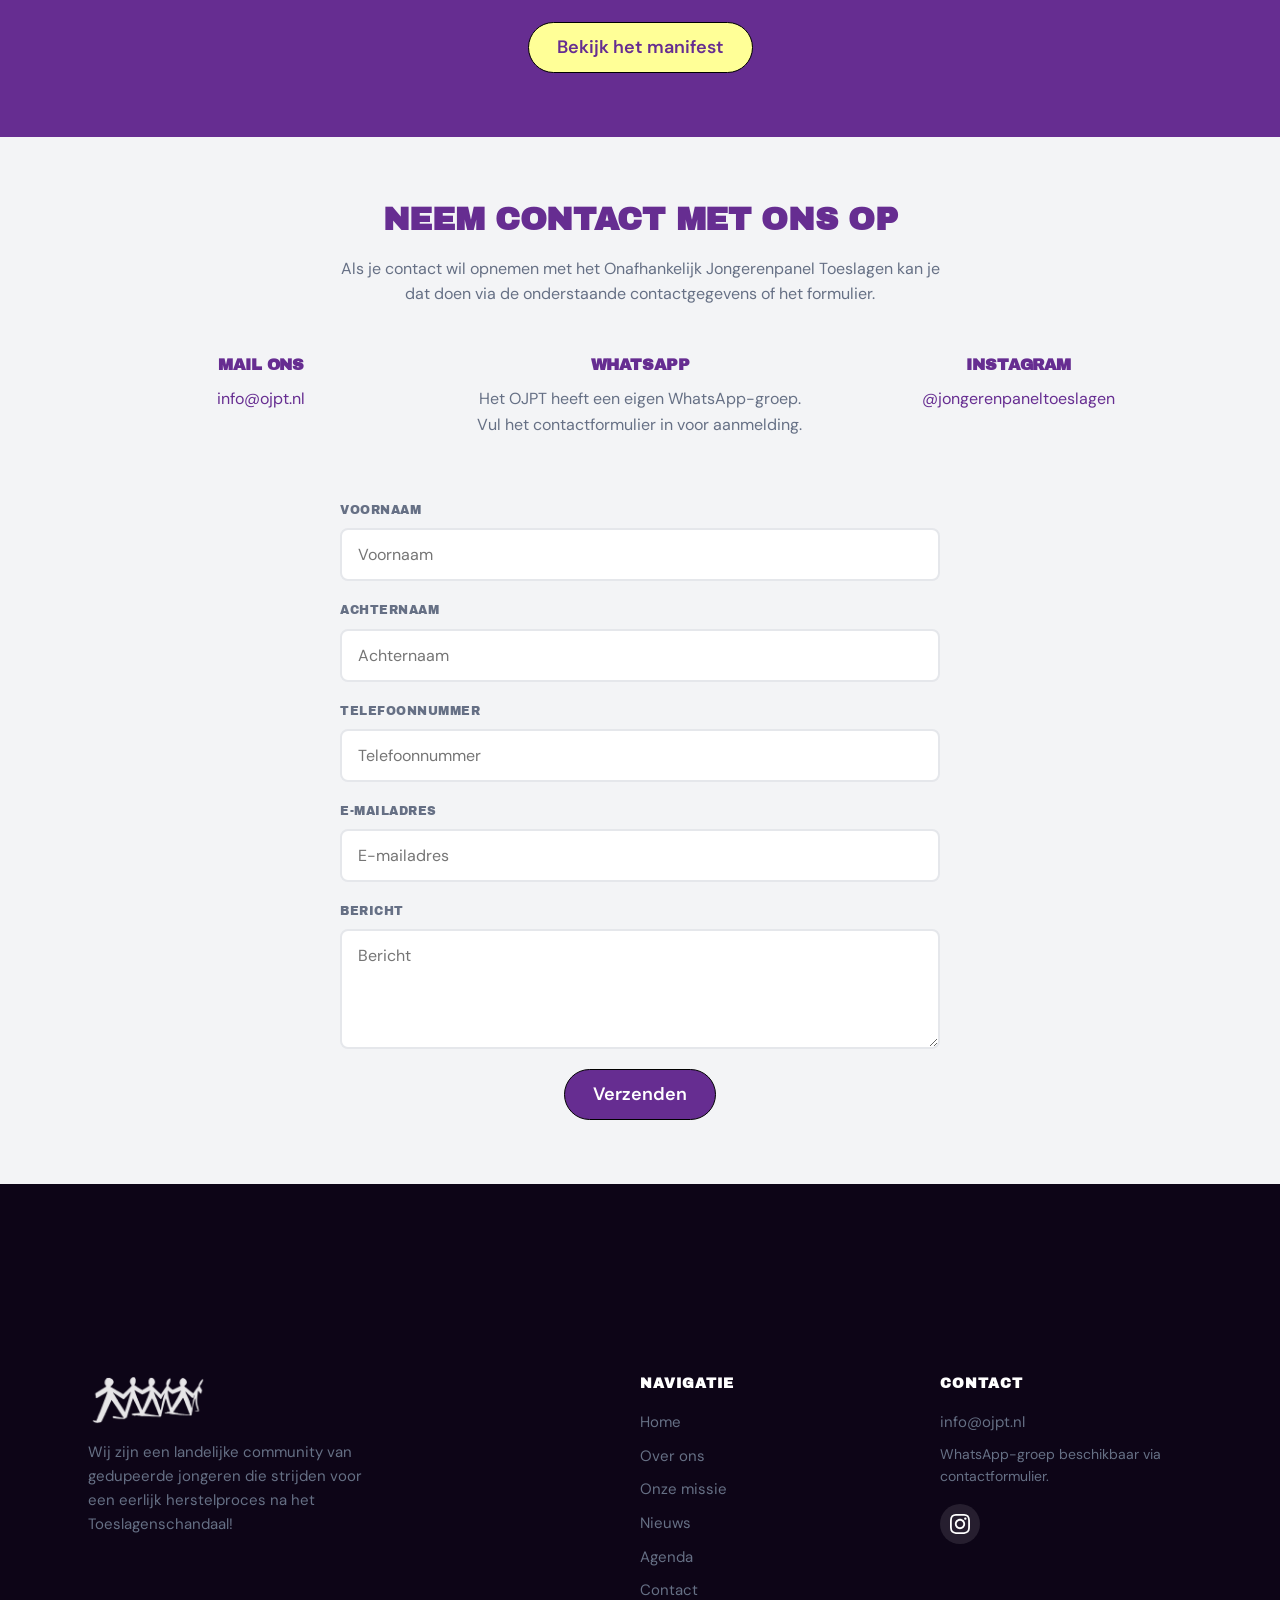
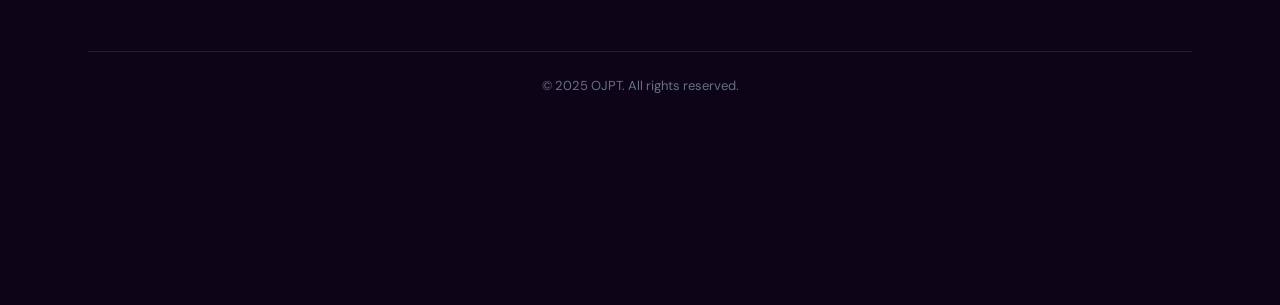
==== commit 36227918: "fix: redesign CSS and HTML to match original ojpt.nl Elementor design - Hero: 100px text with backgr" ====
--- a/index.html
+++ b/index.html
@@ -42,63 +42,61 @@
 
   <!-- ===== HERO ===== -->
   <section class="hero">
-    <div class="container">
-      <h3>DE TOEKOMST WACHT NIET.</h3>
-      <h2>WIJ OOK NIET.</h2>
-      <p style="font-size: 1.25rem; max-width: 700px; margin: 1.5rem auto 0; opacity: 0.95;">
-        Onze toekomst <span style="color: var(--color-secondary); font-weight: 700;">nu rechtzetten</span>
-      </p>
-      <a href="onze-missie.html" class="btn btn-secondary btn-large">Lees ons manifest</a>
-    </div>
-  </section>
-
-  <!-- ===== DEMONSTRATIE BANNER ===== -->
-  <section class="section section-purple">
-    <div class="container text-center">
-      <h2 style="color: var(--color-secondary); margin-bottom: 1.5rem;">Demonstreer jij mee?</h2>
-      <p style="max-width: 800px; margin: 0 auto 2rem; font-size: 1.125rem; opacity: 0.95;">
-        Op zaterdag 22 november 2025 demonstreren wij in Den Haag om onze stem te laten horen. Dit is meer dan een demonstratie. Het is een oproep aan Nederland om niet langer weg te kijken. Wij pleiten voor de individuele erkenning voor alle gedupeerde kinderen van het Toeslagenschandaal, het ongekend onrecht wat deze generatie is aangedaan en alle daaruit voortvloeiende schade te herstellen. Ons herstel begint bij erkenning. We willen onze toekomst NU rechtzetten!
-      </p>
-      <a href="demonstratie.html" class="btn btn-secondary">Bekijk alle details</a>
-    </div>
-  </section>
-
-  <!-- ===== OVER ONS & MISSIE (split) ===== -->
-  <section class="section">
-    <div class="container">
-      <div class="split-section">
-        <div class="content">
-          <h2>OVER ONS</h2>
-          <p>Wij zijn een landelijke community van gedupeerde jongeren die strijden voor een eerlijk herstelproces na het Toeslagenschandaal!</p>
-          <a href="over-ons.html" class="btn btn-primary">Lees meer</a>
-        </div>
-        <div class="image">
+    <h1 class="hero-text">ONZE TOEKOMST NU RECHTZETTEN</h1>
+    <div class="hero-buttons">
+      <a href="onze-missie.html" class="btn btn-primary">Lees ons manifest</a>
+      <a href="demonstratie.html" class="btn btn-primary">Demonstreer mee</a>
+    </div>
+  </section>
+
+  <!-- ===== PURPLE SECTION: DE TOEKOMST WACHT NIET ===== -->
+  <section class="hero-purple">
+    <h2>DE TOEKOMST WACHT NIET.</h2>
+    <h2>WIJ OOK <span class="yellow">NIET.</span></h2>
+    <p class="demo-line">Demonstreer jij mee?</p>
+    <p class="body-text">
+      Op zaterdag 22 november 2025 demonstreren wij in Den Haag om onze stem te laten horen. Dit is meer dan een demonstratie. Het is een oproep aan Nederland om niet langer weg te kijken. Wij pleiten voor de individuele erkenning voor alle gedupeerde kinderen van het Toeslagenschandaal, het ongekend onrecht wat deze generatie is aangedaan en alle daaruit voortvloeiende schade te herstellen. Ons herstel begint bij erkenning. We willen onze toekomst NU rechtzetten!
+    </p>
+    <a href="demonstratie.html" class="btn btn-secondary">Bekijk alle details</a>
+  </section>
+
+  <!-- ===== YELLOW SECTION: OVER ONS ===== -->
+  <section class="section-yellow">
+    <div class="split-row">
+      <div class="half image-half">
+        <div class="img-wrap">
           <img src="assets/images/hero-bg.png" alt="Onafhankelijk Jongerenpanel Toeslagen" loading="lazy">
         </div>
       </div>
-    </div>
-  </section>
-
-  <section class="section section-gray">
-    <div class="container">
-      <div class="split-section">
-        <div class="image">
+      <div class="half content-half">
+        <h2>OVER ONS</h2>
+        <p>Wij zijn een landelijke community van gedupeerde jongeren die strijden voor een eerlijk herstelproces na het Toeslagenschandaal!</p>
+        <p><a href="over-ons.html" class="btn btn-primary">Lees meer</a></p>
+      </div>
+    </div>
+  </section>
+
+  <!-- ===== PURPLE SECTION: ONZE MISSIE ===== -->
+  <section class="section-purple">
+    <div class="split-row">
+      <div class="half content-half">
+        <h2>ONZE MISSIE</h2>
+        <p>Wij willen dat gedupeerde kinderen worden erkend als volwaardige slachtoffers van het toeslagenschandaal, met dezelfde rechten als hun ouders.</p>
+        <p>Als gedupeerde kinderen willen wij actief het heft in eigen hand om het 'ongekend onrecht' te herstellen en te verwerken.</p>
+        <p><a href="onze-missie.html" class="btn btn-secondary">Lees meer</a></p>
+      </div>
+      <div class="half image-half">
+        <div class="img-wrap">
           <img src="assets/images/hero-bg.png" alt="Onze missie" loading="lazy">
         </div>
-        <div class="content">
-          <h2>ONZE MISSIE</h2>
-          <p>Wij willen dat gedupeerde kinderen worden erkend als volwaardige slachtoffers van het toeslagenschandaal, met dezelfde rechten als hun ouders.</p>
-          <p>Als gedupeerde kinderen willen wij actief het heft in eigen hand om het 'ongekend onrecht' te herstellen en te verwerken.</p>
-          <a href="onze-missie.html" class="btn btn-primary">Lees meer</a>
-        </div>
-      </div>
-    </div>
-  </section>
-
-  <!-- ===== UITGANGSPUNTEN CAROUSEL ===== -->
-  <section class="section">
-    <div class="container">
-      <h2 class="text-center mb-3" style="color: var(--color-primary);">ONZE UITGANGSPUNTEN</h2>
+      </div>
+    </div>
+  </section>
+
+  <!-- ===== YELLOW SECTION: UITGANGSPUNTEN CAROUSEL ===== -->
+  <section class="section-yellow">
+    <div class="container">
+      <h2 class="text-center mb-3">ONZE UITGANGSPUNTEN</h2>
       <div class="carousel">
         <button class="carousel-btn prev" aria-label="Vorige slide">&#10094;</button>
         <button class="carousel-btn next" aria-label="Volgende slide">&#10095;</button>
@@ -125,8 +123,8 @@
     </div>
   </section>
 
-  <!-- ===== MANIFEST ===== -->
-  <section class="section manifest-section">
+  <!-- ===== MANIFEST SECTION ===== -->
+  <section class="manifest-section">
     <div class="container">
       <h2>ONS MANIFEST</h2>
       <p>Het manifest van het Onafhankelijk Jongerenpanel Toeslagen is een oproep tot rechtvaardigheid voor de kinderen die slachtoffer zijn van het toeslagenschandaal. Deze kinderen eisen erkenning als volwaardige slachtoffers, gelijke toegang tot herstel, en kwijtschelding van schulden die uit dit onrecht zijn voortgekomen.</p>
@@ -134,11 +132,11 @@
     </div>
   </section>
 
-  <!-- ===== CONTACT ===== -->
-  <section class="section section-gray" id="contact">
-    <div class="container">
-      <h2 class="text-center mb-3" style="color: var(--color-primary);">NEEM CONTACT MET ONS OP</h2>
-      <p class="text-center mb-3" style="color: var(--color-gray); max-width: 600px; margin: 0 auto 3rem;">
+  <!-- ===== CONTACT SECTION ===== -->
+  <section class="contact-section section-gray" id="contact">
+    <div class="container">
+      <h2>NEEM CONTACT MET ONS OP</h2>
+      <p class="intro">
         Als je contact wil opnemen met het Onafhankelijk Jongerenpanel Toeslagen kan je dat doen via de onderstaande contactgegevens of het formulier.
       </p>
       <div class="contact-info-grid">
--- a/assets/css/style.css
+++ b/assets/css/style.css
@@ -1,5 +1,5 @@
 /* OJPT.nl — Static rebuild
-   Based on original WordPress/Elementor design by Callior
+   Matches original WordPress/Elementor design
    Colors: primary #662D91 (paars), secondary #FFFF97 (geel), accent #00A99D (teal)
    Fonts: Archivo Black (headings), DM Sans (body), Quattrocento Sans (accent)
 */
@@ -25,8 +25,9 @@
   --font-body: "DM Sans", sans-serif;
   --font-accent: "Quattrocento Sans", sans-serif;
 
-  --container-max: 1200px;
+  --container-max: 1280px;
   --header-height: 80px;
+  --radius-pill: 30px;
   --radius: 8px;
   --transition: 0.3s ease;
 }
@@ -51,14 +52,10 @@
 /* ===== TYPOGRAPHY ===== */
 h1, h2, h3, h4, h5, h6 {
   font-family: var(--font-heading);
-  line-height: 1.3;
-  color: var(--color-black);
-}
-
-h1 { font-size: clamp(2rem, 5vw, 3.5rem); }
-h2 { font-size: clamp(1.75rem, 4vw, 2.5rem); }
-h3 { font-size: clamp(1.25rem, 3vw, 1.75rem); }
-h4 { font-size: 1.125rem; }
+  line-height: 1.2;
+  text-transform: uppercase;
+  letter-spacing: -0.01em;
+}
 
 p { margin-bottom: 1rem; }
 
@@ -67,11 +64,12 @@
   max-width: var(--container-max);
   margin: 0 auto;
   padding: 0 1.5rem;
-}
-
-.section { padding: 4rem 0; }
-.section-dark { background: var(--color-black); color: var(--color-white); }
+  width: 100%;
+}
+
+.section { padding: 64px 0; }
 .section-purple { background: var(--color-primary); color: var(--color-white); }
+.section-yellow { background: var(--color-secondary); color: var(--color-primary); }
 .section-gray { background: var(--color-gray-light); }
 
 .text-center { text-align: center; }
@@ -94,7 +92,6 @@
   display: flex;
   align-items: center;
   justify-content: space-between;
-  width: 100%;
 }
 
 .site-logo img { height: 48px; width: auto; }
@@ -158,62 +155,66 @@
 
 /* ===== HERO ===== */
 .hero {
-  min-height: 100vh;
-  display: flex;
+  min-height: 80vh;
+  display: flex;
+  flex-direction: column;
   align-items: center;
+  justify-content: center;
+  text-align: center;
+  padding-top: var(--header-height);
   position: relative;
-  background: linear-gradient(135deg, #1a0a2e 0%, #662D91 50%, #00A99D 100%);
-  color: var(--color-white);
-  text-align: center;
-  padding-top: var(--header-height);
   overflow: hidden;
 }
 
-.hero::before {
-  content: '';
-  position: absolute;
-  top: 0; left: 0; right: 0; bottom: 0;
+.hero h1.hero-text {
+  font-family: var(--font-heading);
+  font-size: 100px;
+  text-transform: uppercase;
+  line-height: 0.8em;
+  letter-spacing: -0.02em;
+  color: transparent;
   background-image: url('../images/hero-bg.png');
   background-size: cover;
   background-position: center;
-  opacity: 0.15;
-  mix-blend-mode: overlay;
-}
-
-.hero .container { position: relative; z-index: 1; }
-
-.hero h2 {
-  color: var(--color-white);
-  font-size: clamp(2.5rem, 7vw, 5rem);
-  margin-bottom: 1.5rem;
-}
-
-.hero h2 .highlight { color: var(--color-secondary); }
-
-.hero h3 {
-  color: var(--color-white);
-  font-size: clamp(1.5rem, 4vw, 2.5rem);
-  margin-bottom: 0.5rem;
-  opacity: 0.9;
-}
-
-.hero .btn {
-  margin-top: 2rem;
+  background-repeat: no-repeat;
+  -webkit-background-clip: text;
+  background-clip: text;
+  -webkit-text-fill-color: transparent;
+  /* fallback color so text is visible if clip unsupported */
+  /* but keeps design intent */
+  max-width: 1200px;
+  margin: 0 auto 2rem;
+  word-break: break-word;
+}
+
+.hero .hero-buttons {
+  display: flex;
+  gap: 30px;
+  justify-content: center;
+  flex-wrap: wrap;
+}
+
+/* Fallback: if background-clip text not supported, show purple text */
+@supports not ((-webkit-background-clip: text) or (background-clip: text)) {
+  .hero h1.hero-text {
+    color: var(--color-primary);
+    -webkit-text-fill-color: var(--color-primary);
+  }
 }
 
 /* ===== BUTTONS ===== */
 .btn {
   display: inline-block;
-  padding: 0.875rem 2rem;
-  font-family: var(--font-heading);
-  font-size: 0.875rem;
-  text-transform: uppercase;
-  letter-spacing: 1px;
-  border-radius: var(--radius);
+  padding: 10px 20px;
+  font-family: var(--font-body);
+  font-size: 1rem;
+  font-weight: 600;
+  border-radius: var(--radius-pill);
+  border: 1px solid var(--color-black);
   cursor: pointer;
   transition: all var(--transition);
-  border: none;
   text-decoration: none;
+  line-height: 1.4;
 }
 
 .btn-primary {
@@ -223,20 +224,17 @@
 
 .btn-primary:hover {
   background: var(--color-primary-dark);
-  color: var(--color-white);
-  transform: translateY(-2px);
-  box-shadow: 0 4px 15px rgba(102,45,145,0.4);
+  color: var(--color-secondary);
 }
 
 .btn-secondary {
   background: var(--color-secondary);
-  color: var(--color-black);
+  color: var(--color-primary);
 }
 
 .btn-secondary:hover {
   background: #FFFF60;
-  color: var(--color-black);
-  transform: translateY(-2px);
+  color: var(--color-primary);
 }
 
 .btn-accent {
@@ -247,45 +245,128 @@
 .btn-accent:hover {
   background: var(--color-accent-dark);
   color: var(--color-white);
-  transform: translateY(-2px);
 }
 
 .btn-outline {
   background: transparent;
-  border: 2px solid var(--color-white);
+  border: 1px solid var(--color-white);
   color: var(--color-white);
 }
 
 .btn-outline:hover {
   background: var(--color-white);
-  color: var(--color-black);
-}
-
-.btn-large { padding: 1rem 2.5rem; font-size: 1rem; }
-
-/* ===== SECTION: OVER ONS / MISSIE (split layout) ===== */
-.split-section {
-  display: grid;
-  grid-template-columns: 1fr 1fr;
-  gap: 4rem;
+  color: var(--color-primary);
+}
+
+/* Button on yellow bg: purple bg, yellow text */
+.section-yellow .btn-primary,
+.section-yellow .btn {
+  background: var(--color-primary);
+  color: var(--color-secondary);
+}
+
+/* Button on purple bg: yellow bg, purple text */
+.section-purple .btn-secondary,
+.section-purple .btn-yellow {
+  background: var(--color-secondary);
+  color: var(--color-primary);
+}
+
+.btn-large { padding: 12px 28px; font-size: 1.125rem; }
+
+/* ===== SECTION: HERO PURPLE (demonstratie banner) ===== */
+.hero-purple {
+  min-height: 87vh;
+  background: var(--color-primary);
+  color: var(--color-white);
+  border-top: 1px solid var(--color-black);
+  border-bottom: 1px solid var(--color-black);
+  display: flex;
+  flex-direction: column;
   align-items: center;
-}
-
-.split-section .content h2 {
-  color: var(--color-primary);
-  margin-bottom: 1.5rem;
-}
-
-.split-section .content p {
-  font-size: 1.0625rem;
-  color: var(--color-gray);
-  margin-bottom: 1rem;
-}
-
-.split-section .image img {
-  border-radius: var(--radius);
-  box-shadow: 0 10px 40px rgba(0,0,0,0.1);
-}
+  justify-content: center;
+  text-align: center;
+  padding: 4rem 1.5rem;
+}
+
+.hero-purple h2 {
+  color: var(--color-white);
+  font-size: 30px;
+  font-family: var(--font-heading);
+  text-transform: uppercase;
+  line-height: 1.2;
+}
+
+.hero-purple h2 .yellow { color: var(--color-secondary); }
+
+.hero-purple .demo-line {
+  font-family: var(--font-body);
+  font-size: 1.25rem;
+  color: var(--color-white);
+  margin: 1rem 0;
+}
+
+.hero-purple p.body-text {
+  color: var(--color-text-light);
+  max-width: 800px;
+  padding: 0 100px;
+  margin: 0 auto 2rem;
+  text-align: center;
+}
+
+.hero-purple .btn { margin-bottom: 50px; }
+
+/* ===== SPLIT SECTIONS (alternating yellow/purple) ===== */
+.split-row {
+  display: flex;
+  flex-wrap: nowrap;
+  align-items: center;
+}
+
+.split-row .half {
+  width: 50%;
+  flex-shrink: 0;
+}
+
+.split-row .half.image-half {
+  display: flex;
+  align-items: center;
+  justify-content: center;
+  padding: 2rem;
+  overflow: hidden;
+}
+
+.split-row .half.image-half .img-wrap {
+  width: 100%;
+  max-width: 480px;
+  aspect-ratio: 1 / 1;
+  border-radius: 50px;
+  overflow: hidden;
+  transform: skewX(10deg) skewY(-7deg);
+  position: relative;
+}
+
+.split-row .half.image-half .img-wrap img {
+  width: 100%;
+  height: 100%;
+  object-fit: cover;
+  transform: skewX(-10deg) skewY(7deg) scale(1.3);
+}
+
+.split-row .half.content-half {
+  padding: 2rem 40px;
+  display: flex;
+  flex-direction: column;
+  justify-content: center;
+}
+
+/* On yellow: heading + text primary */
+.section-yellow .split-row .half.content-half h2 { color: var(--color-primary); }
+.section-yellow .split-row .half.content-half p { color: var(--color-primary); padding: 0 30px; }
+
+/* On purple: heading + text yellow/light */
+.section-purple .split-row .half.content-half h2 { color: var(--color-secondary); }
+.section-purple .split-row .half.content-half p { color: var(--color-text-light); padding: 0 30px; }
 
 /* ===== CAROUSEL ===== */
 .carousel {
@@ -303,14 +384,22 @@
   min-width: 100%;
   padding: 3rem;
   text-align: center;
-  background: linear-gradient(135deg, #662D91 0%, #4d1f6b 100%);
+  background: var(--color-white);
+  color: var(--color-primary);
+}
+
+.section-purple .carousel-slide {
+  background: rgba(255,255,255,0.08);
   color: var(--color-white);
 }
 
 .carousel-slide h3 {
-  color: var(--color-secondary);
+  color: var(--color-primary);
   margin-bottom: 1rem;
-}
+  font-size: 1.25rem;
+}
+
+.section-purple .carousel-slide h3 { color: var(--color-secondary); }
 
 .carousel-slide p {
   font-size: 1.125rem;
@@ -323,9 +412,9 @@
   position: absolute;
   top: 50%;
   transform: translateY(-50%);
-  background: rgba(255,255,255,0.2);
+  background: rgba(102,45,145,0.2);
   border: none;
-  color: var(--color-white);
+  color: var(--color-primary);
   width: 48px;
   height: 48px;
   border-radius: 50%;
@@ -338,7 +427,13 @@
   z-index: 5;
 }
 
-.carousel-btn:hover { background: rgba(255,255,255,0.4); }
+.section-purple .carousel-btn {
+  background: rgba(255,255,255,0.2);
+  color: var(--color-white);
+}
+
+.carousel-btn:hover { background: rgba(102,45,145,0.4); }
+.section-purple .carousel-btn:hover { background: rgba(255,255,255,0.4); }
 
 .carousel-btn.prev { left: 1rem; }
 .carousel-btn.next { right: 1rem; }
@@ -360,30 +455,52 @@
   transition: background var(--transition);
 }
 
+.section-purple .carousel-dot { background: rgba(255,255,255,0.3); }
+
 .carousel-dot.active { background: var(--color-primary); }
+.section-purple .carousel-dot.active { background: var(--color-secondary); }
 
 /* ===== MANIFEST SECTION ===== */
 .manifest-section {
-  background: linear-gradient(135deg, #1a0a2e 0%, #000000 100%);
-  color: var(--color-white);
-  text-align: center;
-}
-
-.manifest-section h2 { color: var(--color-secondary); }
+  background: var(--color-primary);
+  color: var(--color-white);
+  text-align: center;
+  padding: 64px 5%;
+}
+
+.manifest-section h2 { color: var(--color-secondary); font-size: 2rem; margin-bottom: 1.5rem; }
 
 .manifest-section p {
   max-width: 700px;
-  margin: 1.5rem auto;
+  margin: 0 auto 2rem;
   font-size: 1.0625rem;
-  opacity: 0.9;
-}
-
-/* ===== CONTACT FORM ===== */
+  color: var(--color-text-light);
+}
+
+/* ===== CONTACT SECTION ===== */
+.contact-section {
+  padding: 64px 5%;
+  text-align: center;
+}
+
+.contact-section h2 {
+  color: var(--color-primary);
+  font-size: 2rem;
+  margin-bottom: 1rem;
+}
+
+.contact-section > .container > p.intro {
+  color: var(--color-gray);
+  max-width: 600px;
+  margin: 0 auto 3rem;
+}
+
 .contact-form {
   display: grid;
   gap: 1.25rem;
   max-width: 600px;
   margin: 0 auto;
+  text-align: left;
 }
 
 .form-group { display: flex; flex-direction: column; }
@@ -432,7 +549,10 @@
 .contact-info-item h3 {
   color: var(--color-primary);
   margin-bottom: 0.75rem;
-}
+  font-size: 1rem;
+}
+
+.contact-info-item p { color: var(--color-gray); }
 
 /* ===== PANEL MEMBERS ===== */
 .panel-grid {
@@ -455,7 +575,7 @@
 }
 
 .panel-card-header {
-  background: linear-gradient(135deg, var(--color-primary) 0%, var(--color-primary-dark) 100%);
+  background: var(--color-primary);
   padding: 2rem;
   text-align: center;
   color: var(--color-white);
@@ -507,10 +627,10 @@
   display: flex;
   align-items: center;
   justify-content: center;
-  background: linear-gradient(135deg, var(--color-primary), var(--color-accent));
+  background: var(--color-primary);
   border-radius: 50%;
   font-size: 1.75rem;
-  color: var(--color-white);
+  color: var(--color-secondary);
 }
 
 .pijler-card h3 {
@@ -598,24 +718,26 @@
   font-size: 0.9375rem;
 }
 
-.faq-item.open .faq-answer { max-height: 200px; padding-top: 1rem; }
+.faq-item.open .faq-answer { max-height: 300px; padding-top: 1rem; }
 
 /* ===== DEMONSTRATIE PAGE ===== */
 .demo-hero {
-  background: linear-gradient(135deg, var(--color-primary) 0%, var(--color-accent) 100%);
-  color: var(--color-white);
-  text-align: center;
-  padding: calc(var(--header-height) + 4rem) 0 4rem;
-}
-
-.demo-hero h1 { color: var(--color-white); margin-bottom: 1rem; }
+  background: var(--color-primary);
+  color: var(--color-white);
+  text-align: center;
+  padding: calc(var(--header-height) + 4rem) 1.5rem 4rem;
+  border-bottom: 1px solid var(--color-black);
+}
+
+.demo-hero h1 { color: var(--color-white); margin-bottom: 1rem; font-size: 2.5rem; }
 .demo-hero .date-badge {
   display: inline-block;
   background: var(--color-secondary);
-  color: var(--color-black);
+  color: var(--color-primary);
   font-family: var(--font-heading);
   padding: 0.5rem 1.5rem;
-  border-radius: 50px;
+  border-radius: var(--radius-pill);
+  border: 1px solid var(--color-black);
   font-size: 0.9375rem;
   margin-bottom: 1.5rem;
 }
@@ -666,11 +788,14 @@
 
 /* ===== DONEREN ===== */
 .donate-hero {
-  background: linear-gradient(135deg, var(--color-primary), var(--color-primary-dark));
-  color: var(--color-white);
-  text-align: center;
-  padding: calc(var(--header-height) + 4rem) 0 4rem;
-}
+  background: var(--color-primary);
+  color: var(--color-white);
+  text-align: center;
+  padding: calc(var(--header-height) + 4rem) 1.5rem 4rem;
+  border-bottom: 1px solid var(--color-black);
+}
+
+.donate-hero h1 { color: var(--color-white); font-size: 2.5rem; }
 
 .donate-options {
   display: grid;
@@ -705,7 +830,7 @@
 .site-footer {
   background: #0d0517;
   color: var(--color-text-light);
-  padding: 3rem 0 1.5rem;
+  padding: 15% 5%;
 }
 
 .footer-grid {
@@ -713,6 +838,9 @@
   grid-template-columns: 2fr 1fr 1fr;
   gap: 3rem;
   margin-bottom: 2.5rem;
+  max-width: var(--container-max);
+  margin-left: auto;
+  margin-right: auto;
 }
 
 .footer-brand p {
@@ -767,6 +895,8 @@
   text-align: center;
   font-size: 0.8125rem;
   color: var(--color-gray);
+  max-width: var(--container-max);
+  margin: 0 auto;
 }
 
 .footer-bottom a { color: var(--color-gray); }
@@ -774,14 +904,15 @@
 
 /* ===== PAGE HEADER (subpages) ===== */
 .page-header {
-  background: linear-gradient(135deg, #1a0a2e 0%, var(--color-primary) 100%);
-  color: var(--color-white);
-  text-align: center;
-  padding: calc(var(--header-height) + 3rem) 0 3rem;
-}
-
-.page-header h1 { color: var(--color-white); margin-bottom: 0.5rem; }
-.page-header p { font-size: 1.125rem; opacity: 0.9; max-width: 600px; margin: 0 auto; }
+  background: var(--color-primary);
+  color: var(--color-white);
+  text-align: center;
+  padding: calc(var(--header-height) + 3rem) 1.5rem 3rem;
+  border-bottom: 1px solid var(--color-black);
+}
+
+.page-header h1 { color: var(--color-white); margin-bottom: 0.5rem; font-size: 2.5rem; }
+.page-header p { font-size: 1.125rem; color: var(--color-text-light); max-width: 600px; margin: 0 auto; }
 
 /* ===== UTILITY ===== */
 .mb-0 { margin-bottom: 0; }
@@ -791,8 +922,12 @@
 
 /* ===== RESPONSIVE ===== */
 @media (max-width: 900px) {
-  .split-section { grid-template-columns: 1fr; gap: 2rem; }
+  .split-row { flex-direction: column; }
+  .split-row .half { width: 100%; }
+  .split-row .half.image-half { order: -1; padding: 2rem 1rem; }
+  .split-row .half.image-half .img-wrap { max-width: 360px; }
   .footer-grid { grid-template-columns: 1fr; gap: 2rem; }
+  .hero-purple p.body-text { padding: 0 1.5rem; }
 }
 
 @media (max-width: 768px) {
@@ -821,17 +956,23 @@
 
   .main-nav a { font-size: 1rem; }
 
-  .hero { min-height: 80vh; }
+  .hero { min-height: 60vh; }
+  .hero h1.hero-text { font-size: 48px; }
+  .hero-purple { min-height: auto; padding: 3rem 1.5rem; }
+  .hero-purple h2 { font-size: 22px; }
   .section { padding: 3rem 0; }
   .carousel-slide { padding: 2rem 1.5rem; }
   .carousel-btn { width: 36px; height: 36px; font-size: 1.2rem; }
+  .site-footer { padding: 3rem 1.5rem; }
 }
 
 @media (max-width: 480px) {
   .container { padding: 0 1rem; }
-  .hero h2 { font-size: 2rem; }
-  .hero h3 { font-size: 1.25rem; }
-  .btn { padding: 0.75rem 1.5rem; font-size: 0.8125rem; }
+  .hero h1.hero-text { font-size: 36px; line-height: 0.9em; }
+  .hero .hero-buttons { gap: 1rem; }
+  .btn { padding: 0.75rem 1.5rem; font-size: 0.9rem; }
   .panel-grid { grid-template-columns: 1fr; }
   .pijlers-grid { grid-template-columns: 1fr; }
+  .page-header h1 { font-size: 1.75rem; }
+  .demo-hero h1, .donate-hero h1 { font-size: 1.75rem; }
 }
